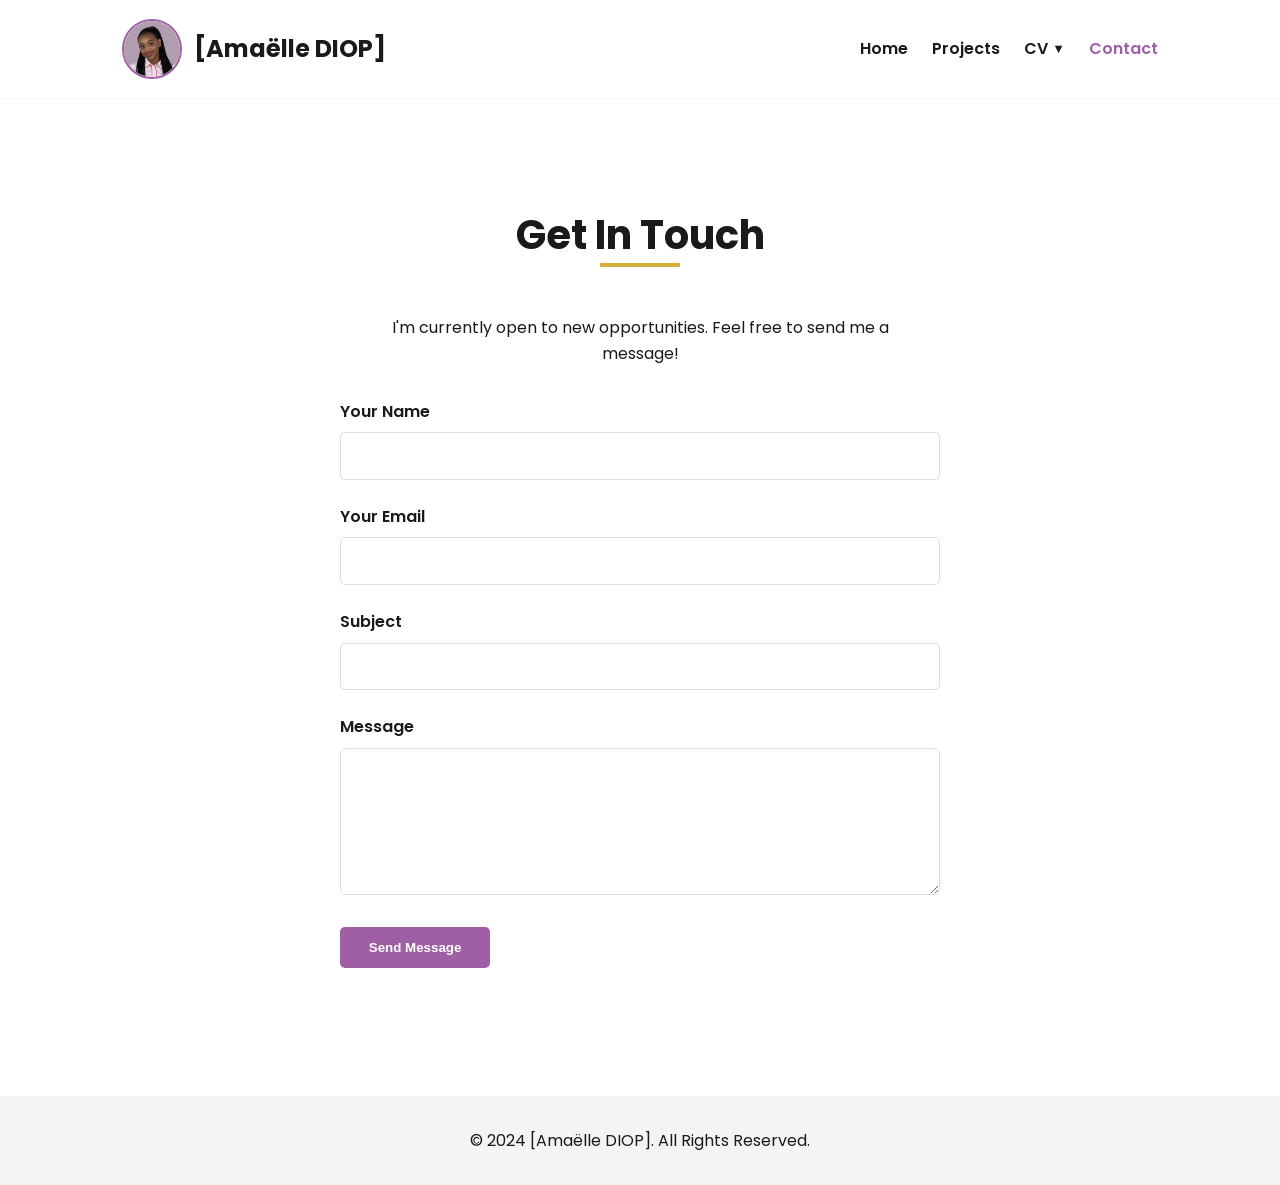
==== contact.html @ bc0b0390 "initial push" ====
<!DOCTYPE html>
<html lang="en">
<head>
    <meta charset="UTF-8">
    <meta name="viewport" content="width=device-width, initial-scale=1.0">
    <title>Contact - [Amaëlle DIOP]</title>
    <link rel="stylesheet" href="css/style.css">
    <link rel="preconnect" href="https://fonts.googleapis.com">
    <link rel="preconnect" href="https://fonts.gstatic.com" crossorigin>
    <link href="https://fonts.googleapis.com/css2?family=Poppins:wght@300;400;600;700&display=swap" rel="stylesheet">
</head>
<body>

    <header class="navbar">
        <div class="container">
            <a href="index.html" class="logo">
                <img src="CV/profile.png" alt="Amaëlle DIOP" class="profile-pic">
                <span>[Amaëlle DIOP]</span>
            </a>
            <nav>
                <ul>
                    <li><a href="index.html">Home</a></li>
                    <li><a href="projects.html">Projects</a></li>
                   <li class="dropdown">
                        <a href="#" class="dropdown-toggle">CV <span class="dropdown-arrow">▼</span></a>
                        <ul class="dropdown-menu cv-vertical">
                            <li class="language-header">🇫🇷 French</li>
                            <li><a href="CV/fr-cv-single-page.html" target="_blank">Short Version</a></li>
                            <li><a href="CV/fr-cv-index.html" target="_blank">Full Version</a></li>
                            <li class="language-header">🇺🇸 English</li>
                            <li><a href="CV/cv_index_en.html" target="_blank">Full Version</a></li>
                        </ul>
                    </li>
                    <li><a href="contact.html" class="active">Contact</a></li>
                </ul>
            </nav>
        </div>
    </header>

    <main>
        <section id="contact" class="container">
            <h1 class="section-title fade-in">Get In Touch</h1>
            <p class="contact-intro fade-in">I'm currently open to new opportunities. Feel free to send me a message!</p>
            
            <div id="success-message" class="success-message" style="display: none;">
                <p>✅ Thank you! Your message has been sent successfully. I'll get back to you soon!</p>
            </div>
            
            <form action="https://formspree.io/f/xovkkavp" method="POST" class="contact-form fade-in">
                <div class="form-group">
                    <label for="name">Your Name</label>
                    <input type="text" id="name" name="name" required>
                </div>
                <div class="form-group">
                    <label for="email">Your Email</label>
                    <input type="email" id="email" name="_replyto" required>
                </div>
                <div class="form-group">
                    <label for="subject">Subject</label>
                    <input type="text" id="subject" name="subject" required>
                </div>
                <div class="form-group">
                    <label for="message">Message</label>
                    <textarea id="message" name="message" rows="6" required></textarea>
                </div>
                <input type="hidden" name="_subject" value="New contact form submission">
                <input type="hidden" name="_next" value="https://thatgirlam.github.io/contact.html?success=1">
                <button type="submit" class="btn">Send Message</button>
            </form>
        </section>
    </main>

    <footer>
        <div class="container">
            <p>&copy; 2024 [Amaëlle DIOP]. All Rights Reserved.</p>
        </div>
    </footer>

    <script src="js/script.js"></script>
</body>
</html>
---- css/style.css ----
/* --- Global Styles & Variables --- */
:root {
    --primary-color: #a05fa4; /* Your purple */
    --gold-accent: #D4AF37;   /* A subtle gold */
    --dark-color: #1a1a1a;    /* Near-black for text */
    --light-color: #ffffff;   /* White background */
    --grey-color: #f4f4f4;    /* Light grey for subtle backgrounds */
}

* {
    margin: 0;
    padding: 0;
    box-sizing: border-box;
}

body {
    font-family: 'Poppins', sans-serif;
    background-color: var(--light-color);
    color: var(--dark-color);
    line-height: 1.6;
}

.container {
    max-width: 1100px;
    margin: 0 auto;
    padding: 0 2rem;
}

h1, h2, h3 {
    line-height: 1.2;
    margin-bottom: 1rem;
}

a {
    text-decoration: none;
    color: var(--primary-color);
}

ul {
    list-style: none;
}

/* --- Navbar --- */
.navbar {
    background: var(--light-color);
    padding: 1.2rem 0;
    border-bottom: 1px solid var(--grey-color);
}

.navbar .container {
    display: flex;
    justify-content: space-between;
    align-items: center;
}

.navbar .logo {
    display: flex;
    align-items: center;
    gap: 0.75rem;
    font-size: 1.5rem;
    font-weight: 700;
    color: var(--dark-color);
    text-decoration: none;
}

.navbar .logo .profile-pic {
    width: 60px;
    height: 60px;
    border-radius: 50%;
    object-fit: cover;
    border: 2px solid var(--primary-color);
    transition: transform 0.3s ease;
}

.navbar .logo:hover .profile-pic {
    transform: scale(1.05);
}

.navbar nav ul {
    display: flex;
    gap: 1.5rem;
}

/* Dropdown Navigation Styles */
.dropdown {
    position: relative;
}

.dropdown-toggle {
    display: flex;
    align-items: center;
    gap: 0.25rem;
}

.dropdown-arrow {
    font-size: 0.8rem;
    transition: transform 0.3s ease;
}

.dropdown:hover .dropdown-arrow {
    transform: rotate(180deg);
}

.dropdown-menu {
    position: absolute;
    top: 100%;
    right: 0;
    background: white;
    border: 1px solid #e1e5e9;
    border-radius: 8px;
    box-shadow: 0 4px 12px rgba(0, 0, 0, 0.1);
    min-width: 150px;
    opacity: 0;
    visibility: hidden;
    transform: translateY(-10px);
    transition: all 0.3s ease;
    z-index: 1000;
    margin-top: 0.5rem;
    display: flex;
    flex-direction: column;
}

.dropdown:hover .dropdown-menu {
    opacity: 1;
    visibility: visible;
    transform: translateY(0);
    color:white
}

.dropdown-menu li {
    list-style: none;
}

.dropdown-menu a {
    display: block;
    padding: 0.75rem 1rem;
    color: var(--dark-color);
    text-decoration: none;
    font-weight: 500;
    transition: background-color 0.3s ease;
    border-radius: 6px;
    margin: 0.25rem;
}

.dropdown-menu a:hover {
    background-color: var(--primary-color);
    color: white;
}

/* Vertical CV Menu Styles */
.cv-vertical {
    min-width: 180px;
    display: block !important;
}

.cv-vertical li {
    display: block;
    width: 100%;
}

.language-header {
    padding: 0.5rem 1rem;
    font-weight: 600;
    color: var(--primary-color);
    background-color: #f8f9fa;
    font-size: 0.9rem;
    margin: 0.25rem;
    border-radius: 4px;
    cursor: default;
    display: block;
}

.cv-vertical li:not(.language-header) a {
    padding-left: 1.5rem;
    font-size: 0.9rem;
    display: block;
    width: 100%;
}

.navbar nav a {
    color: var(--dark-color);
    font-weight: 600;
    transition: color 0.3s ease;
}

.navbar nav a:hover,
.navbar nav a.active {
    color: var(--primary-color);
}

/* --- Hero Section --- */
#hero {
    min-height: 70vh;
    display: flex;
    flex-direction: column;
    justify-content: center;
    align-items: center;
    text-align: center;
}

#hero h1 {
    font-size: 3.5rem;
    font-weight: 700;
}

#hero p {
    font-size: 1.2rem;
    max-width: 600px;
    margin-bottom: 2rem;
}

/* --- Typewriter Effect --- */
#typewriter {
    display: inline-block;
    border-right: 3px solid var(--primary-color);
    animation: blink 1s infinite;
}

@keyframes blink {
    0%, 50% { border-color: var(--primary-color); }
    51%, 100% { border-color: transparent; }
}

/* --- Buttons --- */
.btn {
    display: inline-block;
    background: var(--primary-color);
    color: var(--light-color);
    padding: 0.8rem 1.8rem;
    border-radius: 5px;
    font-weight: 600;
    transition: background 0.3s ease, transform 0.2s ease;
    border: none;
    cursor: pointer;
}

.btn:hover {
    background: #894b8d; /* A slightly darker purple */
    transform: translateY(-2px);
}

/* --- Project Section --- */
.section-title {
    text-align: center;
    font-size: 2.5rem;
    margin: 3rem 0;
    position: relative;
    padding-bottom: 0.5rem;
}

/* Underline effect with the gold accent */
.section-title::after {
    content: '';
    position: absolute;
    bottom: 0;
    left: 50%;
    transform: translateX(-50%);
    width: 80px;
    height: 4px;
    background: var(--gold-accent);
}

.project-grid {
    display: grid;
    grid-template-columns: repeat(auto-fit, minmax(320px, 1fr));
    gap: 2rem;
    margin-bottom: 2rem;
}

.project-card {
    background: var(--light-color);
    border-radius: 10px;
    overflow: hidden;
    box-shadow: 0 4px 15px rgba(0, 0, 0, 0.05);
    transition: transform 0.3s ease, box-shadow 0.3s ease;
    cursor: pointer;
    color: var(--dark-color); /* To ensure text inside the link is dark */
}

/* THE EXPAND ON HOVER EFFECT */
.project-card:hover {
    transform: scale(1.05);
    box-shadow: 0 10px 25px rgba(0, 0, 0, 0.1);
}

.project-card img {
    width: 100%;
    height: 200px;
    object-fit: cover;
    display: block;
}

/* Specific styling for Sky Denied thumbnail to zoom horizontally */
.project-card img[src*="sky_denied_thumbnail"] {
    object-fit: cover;
    object-position: center;
    transform: scaleX(1.15);
    transform-origin: center;
}

/* Zoom out Piloustia and IELTS images to show full image without cropping */
.project-card img[src*="piloustia/logo"] {
    object-fit: contain;
    background: white;
    padding: 8px;
    
}

.project-card img[src*="python_logo"] {
    object-fit: contain;
    background: white;
    padding: 8px;
    
}

.project-card .project-info {
    padding: 1.5rem;
}

.project-card h3 {
    font-size: 1.3rem;
    color: var(--primary-color);
}

.view-all-container {
    text-align: center;
    margin-top: 2rem;
    padding-bottom: 3rem;
}

/* --- Contact Page --- */
#contact {
    padding: 4rem 0;
}
.contact-intro {
    text-align: center;
    max-width: 500px;
    margin: 0 auto 2rem auto;
}
.contact-form {
    max-width: 600px;
    margin: 0 auto;
}
.form-group {
    margin-bottom: 1.5rem;
}
.form-group label {
    display: block;
    margin-bottom: 0.5rem;
    font-weight: 600;
}
.form-group input,
.form-group textarea {
    width: 100%;
    padding: 0.8rem;
    border: 1px solid #ddd;
    border-radius: 5px;
    font-family: 'Poppins', sans-serif;
}
.form-group input:focus,
.form-group textarea:focus {
    outline: none;
    border-color: var(--primary-color);
}

.success-message {
    background: #d4edda;
    border: 1px solid #c3e6cb;
    color: #155724;
    padding: 1rem;
    border-radius: 5px;
    margin-bottom: 2rem;
    text-align: center;
}

.success-message p {
    margin: 0;
    font-weight: 600;
}

/* --- Footer --- */
footer {
    text-align: center;
    padding: 2rem 0;
    background: var(--grey-color);
    margin-top: 4rem;
}


/* --- Fade-in Animation --- */
.fade-in {
    opacity: 0;
    transform: translateY(20px);
    transition: opacity 0.6s ease-out, transform 0.6s ease-out;
}

.fade-in.visible {
    opacity: 1;
    transform: translateY(0);
}

/* --- Responsive Design --- */
@media (max-width: 768px) {
    #hero h1 {
        font-size: 2.5rem;
    }

    .navbar .container {
        flex-direction: column;
        gap: 1rem;
    }
}

/* --- Add these styles to the end of your existing CSS file --- */

/* Utility class to prevent body scroll when modal is open */
.no-scroll {
    overflow: hidden;
}

/* --- Project Modal Styles --- */
.modal-container {
    position: fixed;
    top: 0;
    left: 0;
    width: 100%;
    height: 100%;
    z-index: 1000;
    display: flex;
    justify-content: center;
    align-items: center;
    opacity: 0;
    pointer-events: none;
    transition: opacity 0.3s ease-in-out;
}

.modal-container:not(.hidden) {
    opacity: 1;
    pointer-events: all;
}

.modal-overlay {
    position: absolute;
    top: 0;
    left: 0;
    width: 100%;
    height: 100%;
    background-color: rgba(0, 0, 0, 0.75);
}

.modal-content {
    position: relative;
    background: var(--light-color);
    padding: 2.5rem;
    border-radius: 10px;
    width: 90%;
    max-width: 800px;
    max-height: 90vh;
    overflow-y: auto;
    transform: scale(0.9);
    transition: transform 0.3s ease-in-out;
}

.modal-container:not(.hidden) .modal-content {
    transform: scale(1);
}

.modal-close {
    position: absolute;
    top: 15px;
    right: 20px;
    background: none;
    border: none;
    font-size: 2rem;
    line-height: 1;
    cursor: pointer;
    color: #888;
    transition: color 0.2s ease;
}

.modal-close:hover {
    color: var(--dark-color);
}

.modal-content h2 {
    margin-top: 0;
    font-size: 2rem;
    color: var(--primary-color);
}

.modal-content h3 {
    margin-top: 1.5rem;
    margin-bottom: 0.5rem;
    border-bottom: 2px solid var(--grey-color);
    padding-bottom: 0.3rem;
}

/* Modal Gallery */
.modal-gallery {
    position: relative;
    margin-bottom: 1rem;
    border-radius: 5px;
    overflow: hidden;
}

#modal-image {
    width: 100%;
    height: auto;
    display: block;
}

.gallery-nav {
    position: absolute;
    top: 50%;
    transform: translateY(-50%);
    background-color: rgba(26, 26, 26, 0.5);
    color: white;
    border: none;
    font-size: 1.5rem;
    padding: 0.5rem 1rem;
    cursor: pointer;
    opacity: 0.7;
    transition: opacity 0.2s ease;
}

.gallery-nav:hover {
    opacity: 1;
}

.gallery-nav.prev {
    left: 10px;
}

.gallery-nav.next {
    right: 10px;
}

/* Tech Tags */
.tech-tags {
    display: flex;
    flex-wrap: wrap;
    gap: 0.5rem;
}

.tech-tag {
    background-color: var(--grey-color);
    color: var(--dark-color);
    padding: 0.3rem 0.8rem;
    border-radius: 20px;
    font-size: 0.9rem;
    font-weight: 500;
}

/* Modal Links */
.modal-links {
    margin-top: 1.5rem;
}

.modal-links .btn {
    margin-right: 1rem;
    margin-bottom: 0.5rem;
}
.modal-links .btn-secondary {
    background-color: transparent;
    color: var(--primary-color);
    border: 2px solid var(--primary-color);
}
.modal-links .btn-secondary:hover {
    background-color: var(--primary-color);
    color: var(--light-color);
}

/* Project Filter Styles */
.project-filter {
    display: flex;
    justify-content: center;
    gap: 1rem;
    margin-bottom: 3rem;
    flex-wrap: wrap;
}

.filter-btn {
    padding: 0.75rem 1.5rem;
    border: 2px solid var(--primary-color);
    background: transparent;
    color: var(--primary-color);
    border-radius: 25px;
    cursor: pointer;
    transition: all 0.3s ease;
    font-weight: 500;
    font-family: 'Poppins', sans-serif;
}

.filter-btn:hover,
.filter-btn.active {
    background: var(--primary-color);
    color: var(--light-color);
}

/* Project Card Enhancements */
.project-header {
    display: flex;
    justify-content: space-between;
    align-items: flex-start;
    margin-bottom: 0.5rem;
}

.project-tags {
    display: flex;
    gap: 0.5rem;
    flex-wrap: wrap;
}

.category-tag {
    padding: 0.25rem 0.75rem;
    border-radius: 15px;
    font-size: 0.75rem;
    font-weight: 600;
    text-transform: uppercase;
    letter-spacing: 0.5px;
}

.category-tag.professional {
    background: linear-gradient(135deg, #667eea 0%, #764ba2 100%);
    color: white;
}

.category-tag.school {
    background: linear-gradient(135deg, #f093fb 0%, #f5576c 100%);
    color: white;
}

.company-logo {
    display: flex;
    align-items: center;
}

.school-logo {
    display: flex;
    align-items: center;
}

.logo-img {
    width: 40px;
    height: 40px;
    object-fit: contain;
    border-radius: 8px;
    background: white;
    padding: 4px;
    box-shadow: 0 2px 8px rgba(0,0,0,0.1);
}

/* Project card logos should be smaller */
.company-logo .logo-img {
    width: 90px;
    height: 90px;
    object-fit:contain;
    padding:3px;
}
/* Project card logos should be smaller */
.school-logo .logo-img[src*="cranfield_logo"] {
    object-fit: cover;
    object-position: center;
    width: 100px;
    height: 100px;

}

.school-logo .logo-img {
    width: 100px;
    height: 100px;
    object-fit:contain;
    padding:3px;
}

/* Dual logos for UAV project */
.dual-logos {
    display: flex;
    gap: 0.5rem;
    align-items: center;
}

.dual-logos .logo-img {
    width: 50px;
    height: 50px;
}

/* UAV Project - Larger logos */
.dual-logos.uav-project .logo-img {
    width: 70px;
    height: 70px;
}

/* Modal Enhancements */
.modal-header {
    margin-bottom: 1.5rem;
}

.modal-meta {
    display: flex;
    justify-content: space-between;
    align-items: center;
    margin-top: 1rem;
    padding-top: 1rem;
    border-top: 1px solid #eee;
}

.company-info {
    display: flex;
    align-items: center;
    gap: 0.75rem;
}

.organization-info {
    display: flex;
    align-items: center;
    gap: 0.75rem;
}

.company-info .logo-img {
    width: 30px;
    height: 30px;
}

.organization-info .logo-img {
    width: 30px;
    height: 30px;
}

.organization-info .logo-img[src*="cranfield_logo"] {
    object-fit: cover;
    object-position: center;
    width: 30px;
    height: 30px;
}

#modal-company-name {
    font-weight: 600;
    color: var(--text-color);
}

#modal-organization-name {
    font-weight: 600;
    color: var(--text-color);
}

/* Modal Gallery and Media Tabs */
.modal-gallery {
    position: relative;
    margin: 2rem 0;
}

#modal-media-container {
    position: relative;
    background: #f8f9fa;
    border-radius: 12px;
    overflow: hidden;
    aspect-ratio: 16/9;
    max-height: 400px;
}

#modal-image {
    width: 100%;
    height: 100%;
    object-fit: contain;
    border-radius: 12px;
}

.youtube-container {
    width: 100%;
    height: 100%;
    position: relative;
}

#modal-youtube-iframe {
    width: 100%;
    height: 100%;
    border: none;
    border-radius: 12px;
}

.gallery-nav {
    position: absolute;
    top: 50%;
    transform: translateY(-50%);
    background: rgba(0,0,0,0.7);
    color: white;
    border: none;
    width: 40px;
    height: 40px;
    border-radius: 50%;
    cursor: pointer;
    font-size: 1.2rem;
    display: flex;
    align-items: center;
    justify-content: center;
    transition: background 0.3s ease;
    z-index: 10;
}

.gallery-nav:hover {
    background: rgba(0,0,0,0.9);
}

.gallery-nav.prev {
    left: 10px;
}

.gallery-nav.next {
    right: 10px;
}

.media-tabs {
    display: flex;
    justify-content: center;
    gap: 1rem;
    margin-top: 1rem;
}

.media-tab {
    padding: 0.5rem 1rem;
    border: 2px solid var(--primary-color);
    background: transparent;
    color: var(--primary-color);
    border-radius: 20px;
    cursor: pointer;
    transition: all 0.3s ease;
    font-size: 0.9rem;
}

.media-tab:hover,
.media-tab.active {
    background: var(--primary-color);
    color: white;
}

.video-sub-tabs {
    display: none;
    justify-content: center;
    gap: 0.5rem;
    margin-bottom: 1rem;
    flex-wrap: wrap;
}

.video-sub-tabs.show {
    display: flex;
}

.video-sub-tab {
    padding: 0.3rem 0.8rem;
    border: 1px solid var(--primary-color);
    background: transparent;
    color: var(--primary-color);
    border-radius: 15px;
    cursor: pointer;
    transition: all 0.3s ease;
    font-size: 0.8rem;
}

.video-sub-tab:hover,
.video-sub-tab.active {
    background: var(--primary-color);
    color: white;
}

/* Video description styling */
.video-description {
    margin-top: 1rem;
    padding: 1rem;
    background: #f8f9fa;
    border-radius: 8px;
    border-left: 4px solid var(--primary-color);
}

.video-description p {
    margin: 0;
    color: var(--text-color);
    font-style: italic;
    line-height: 1.5;
}

.video-description.hidden {
    display: none;
}

/* Hidden state for filtering */
.project-card.hidden {
    display: none;
}

.hidden {
    display: none;
}
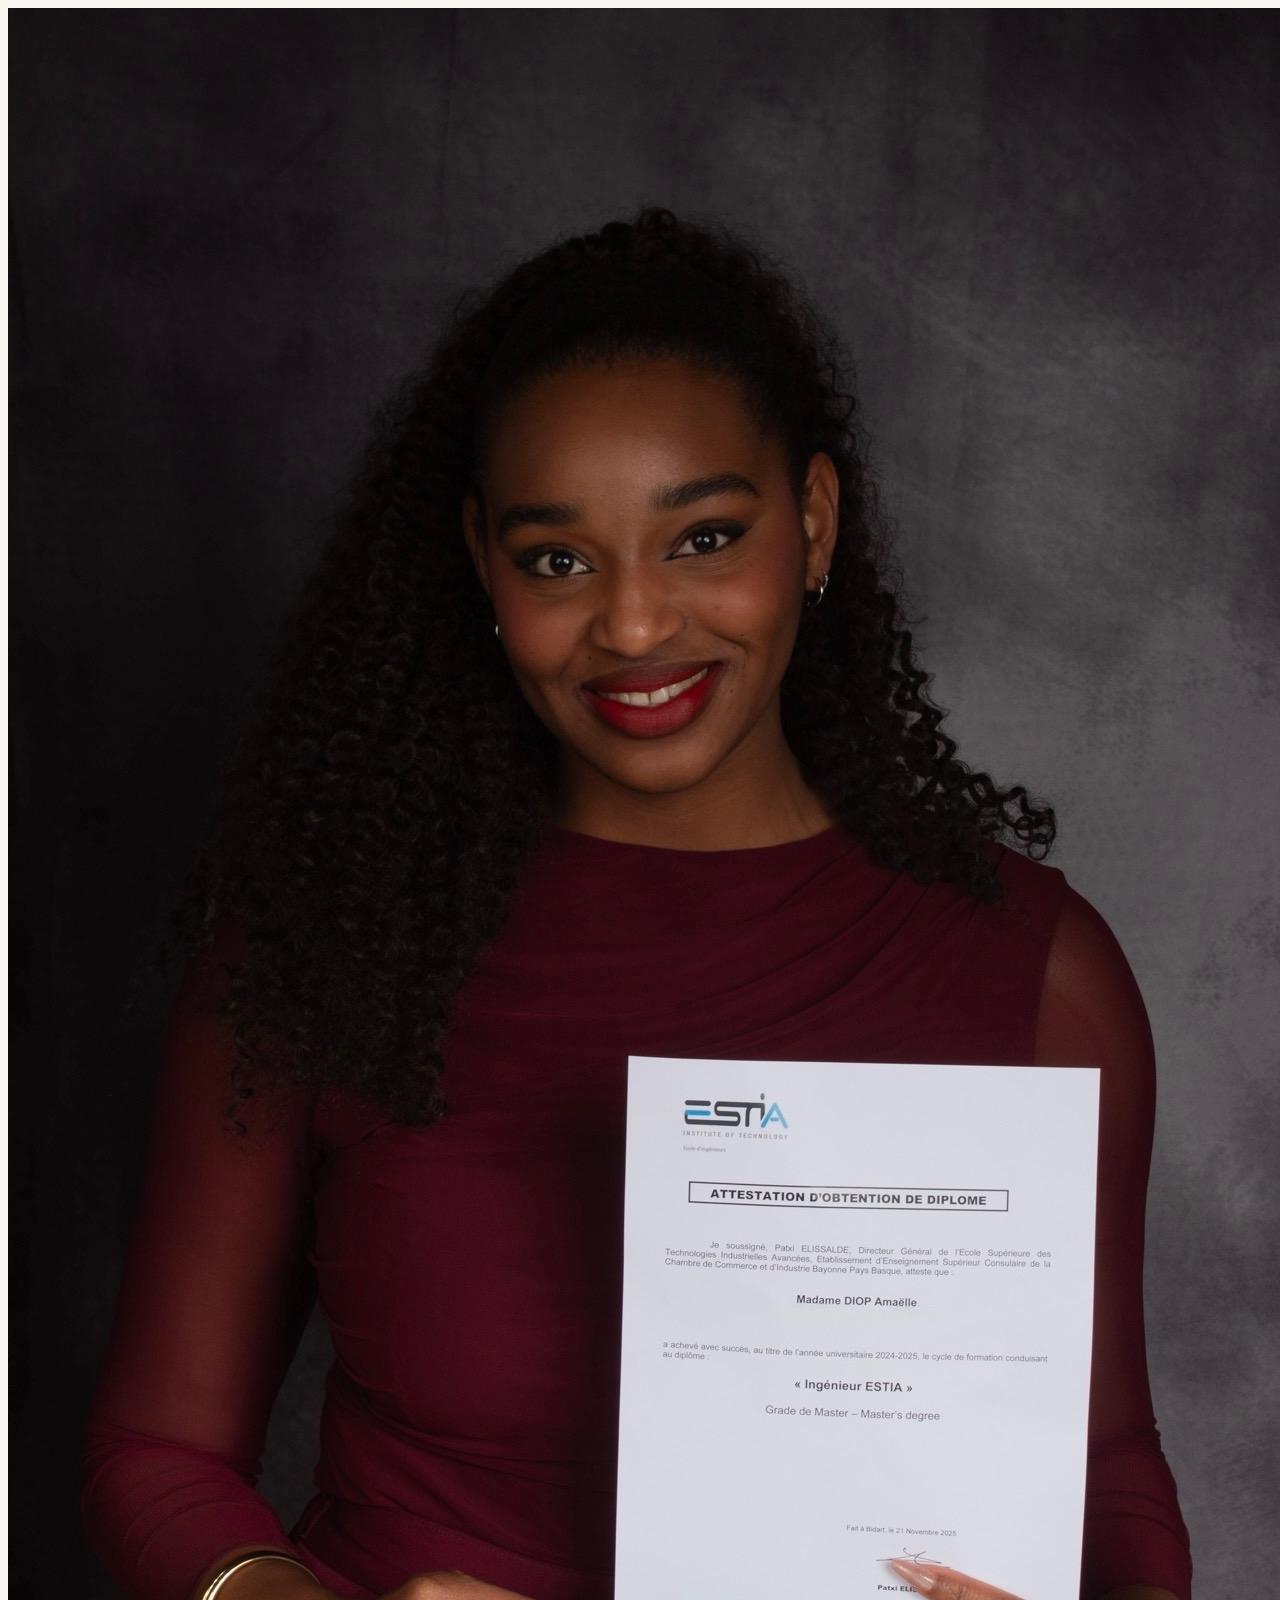
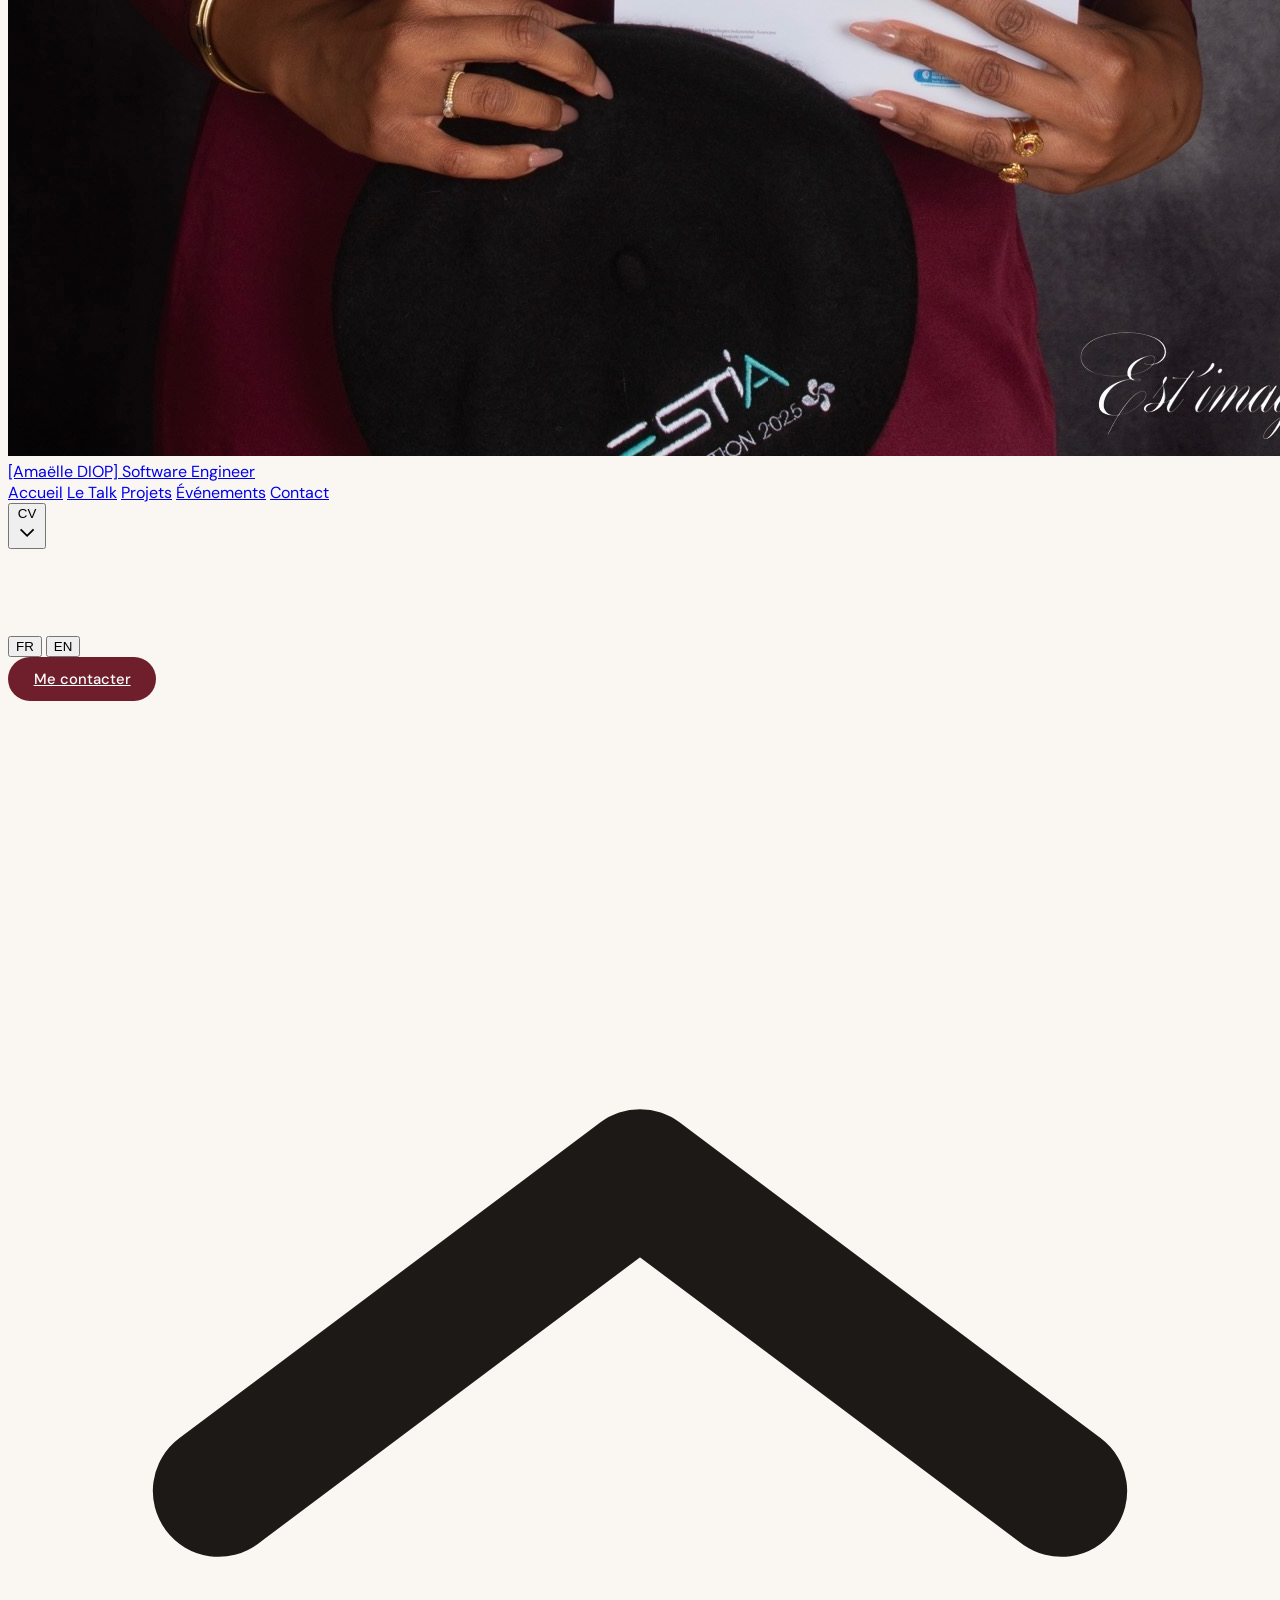
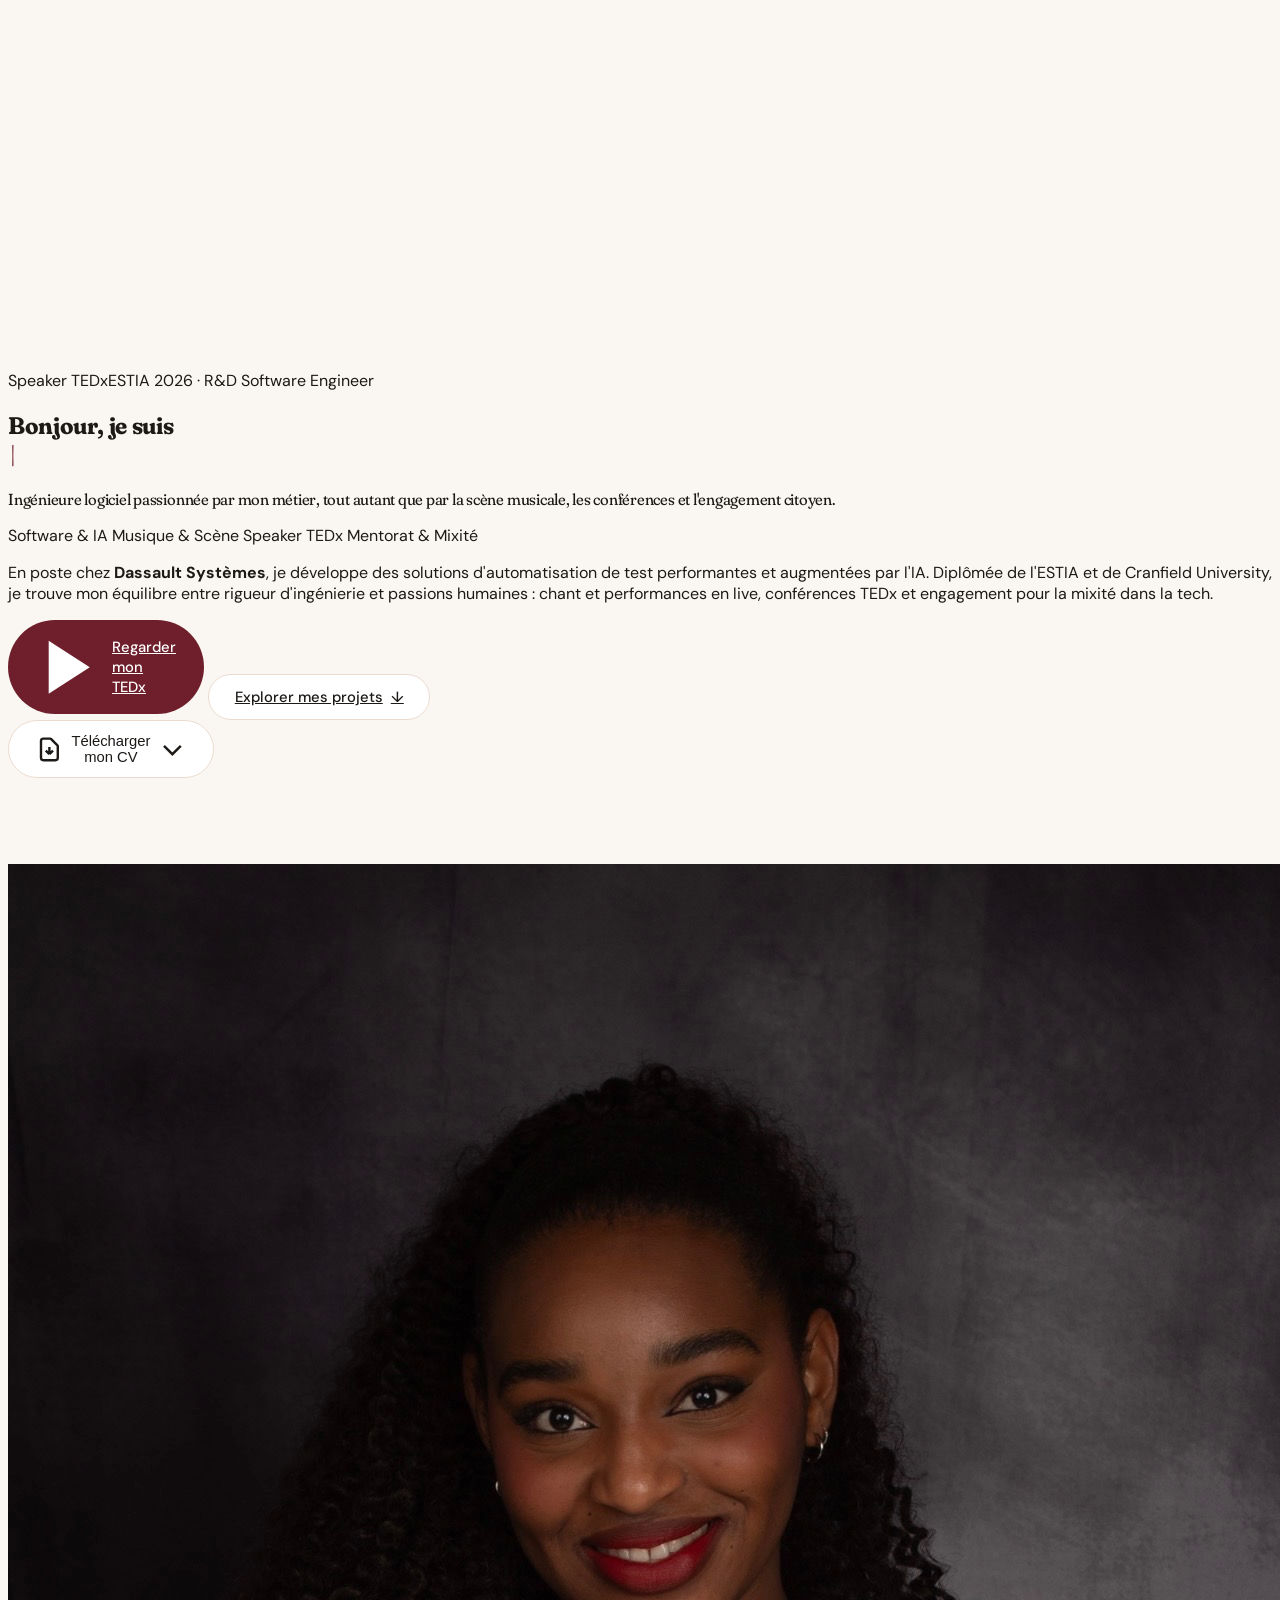
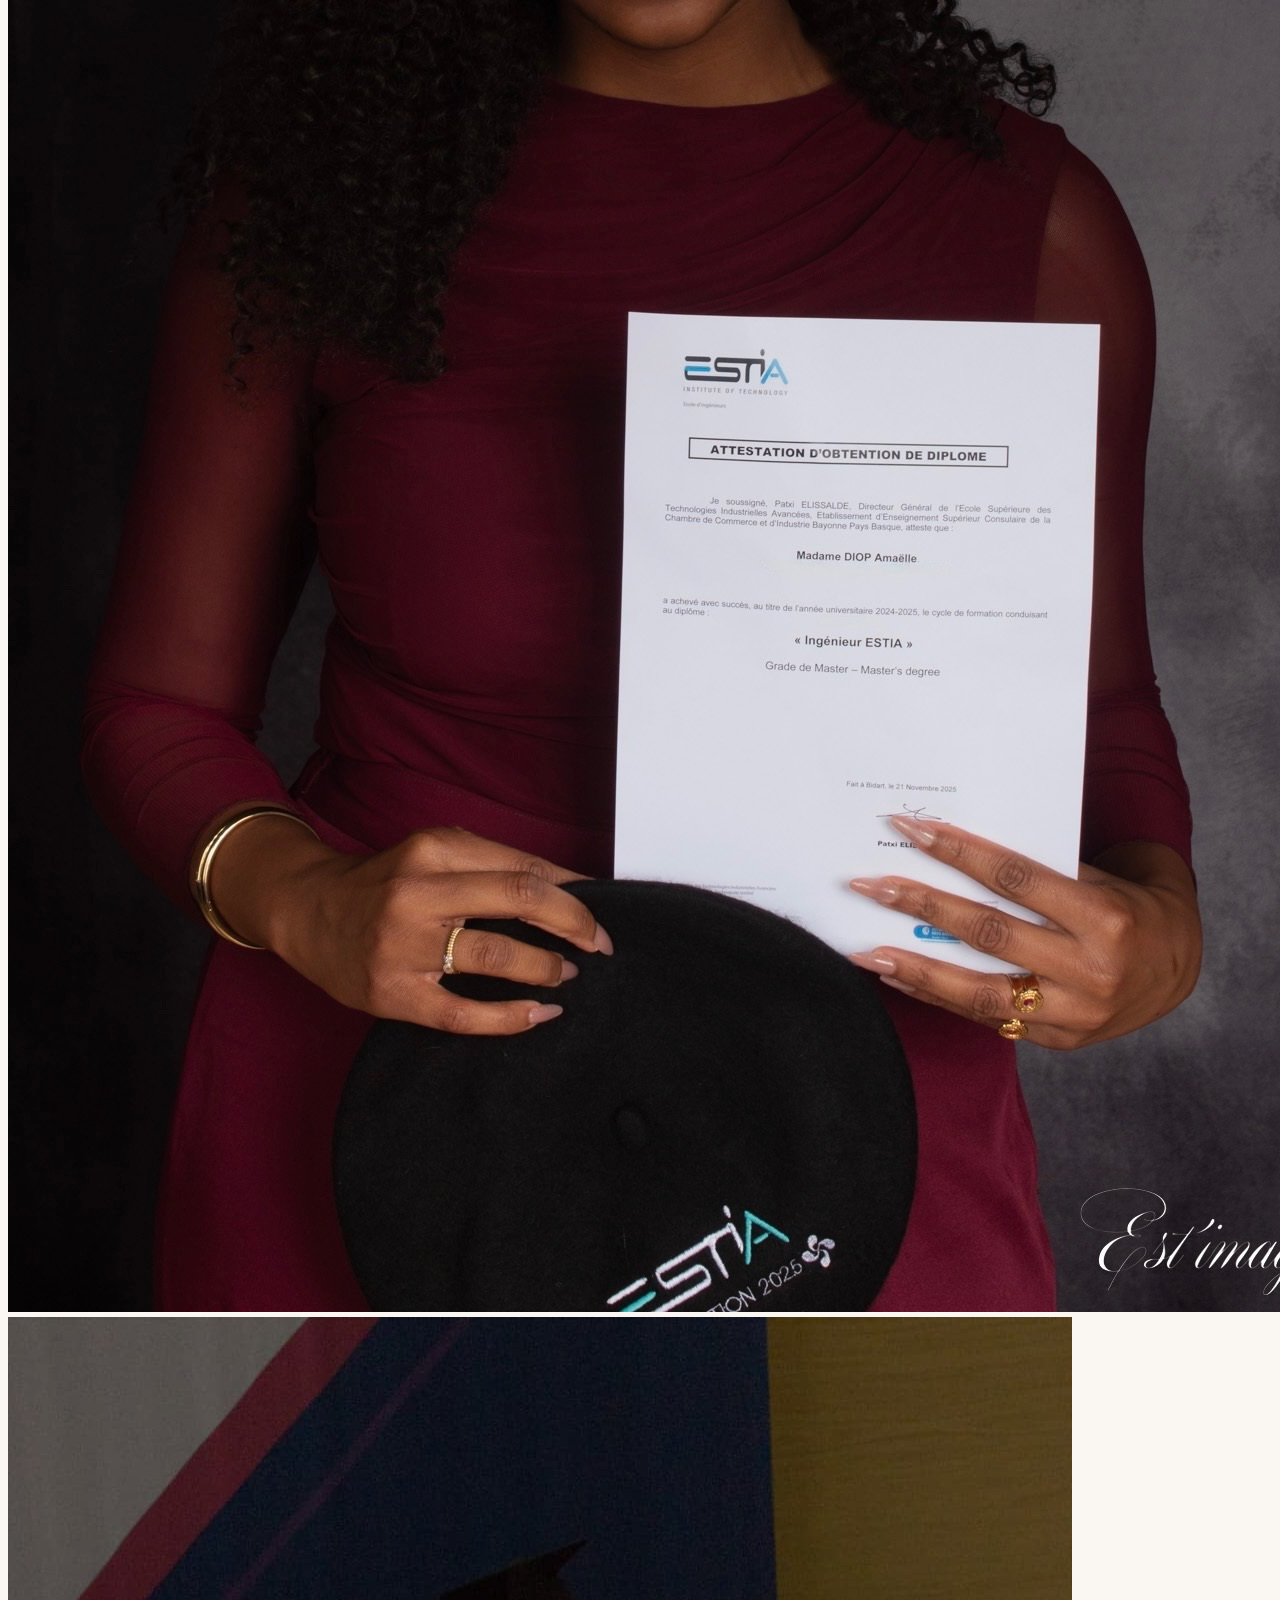
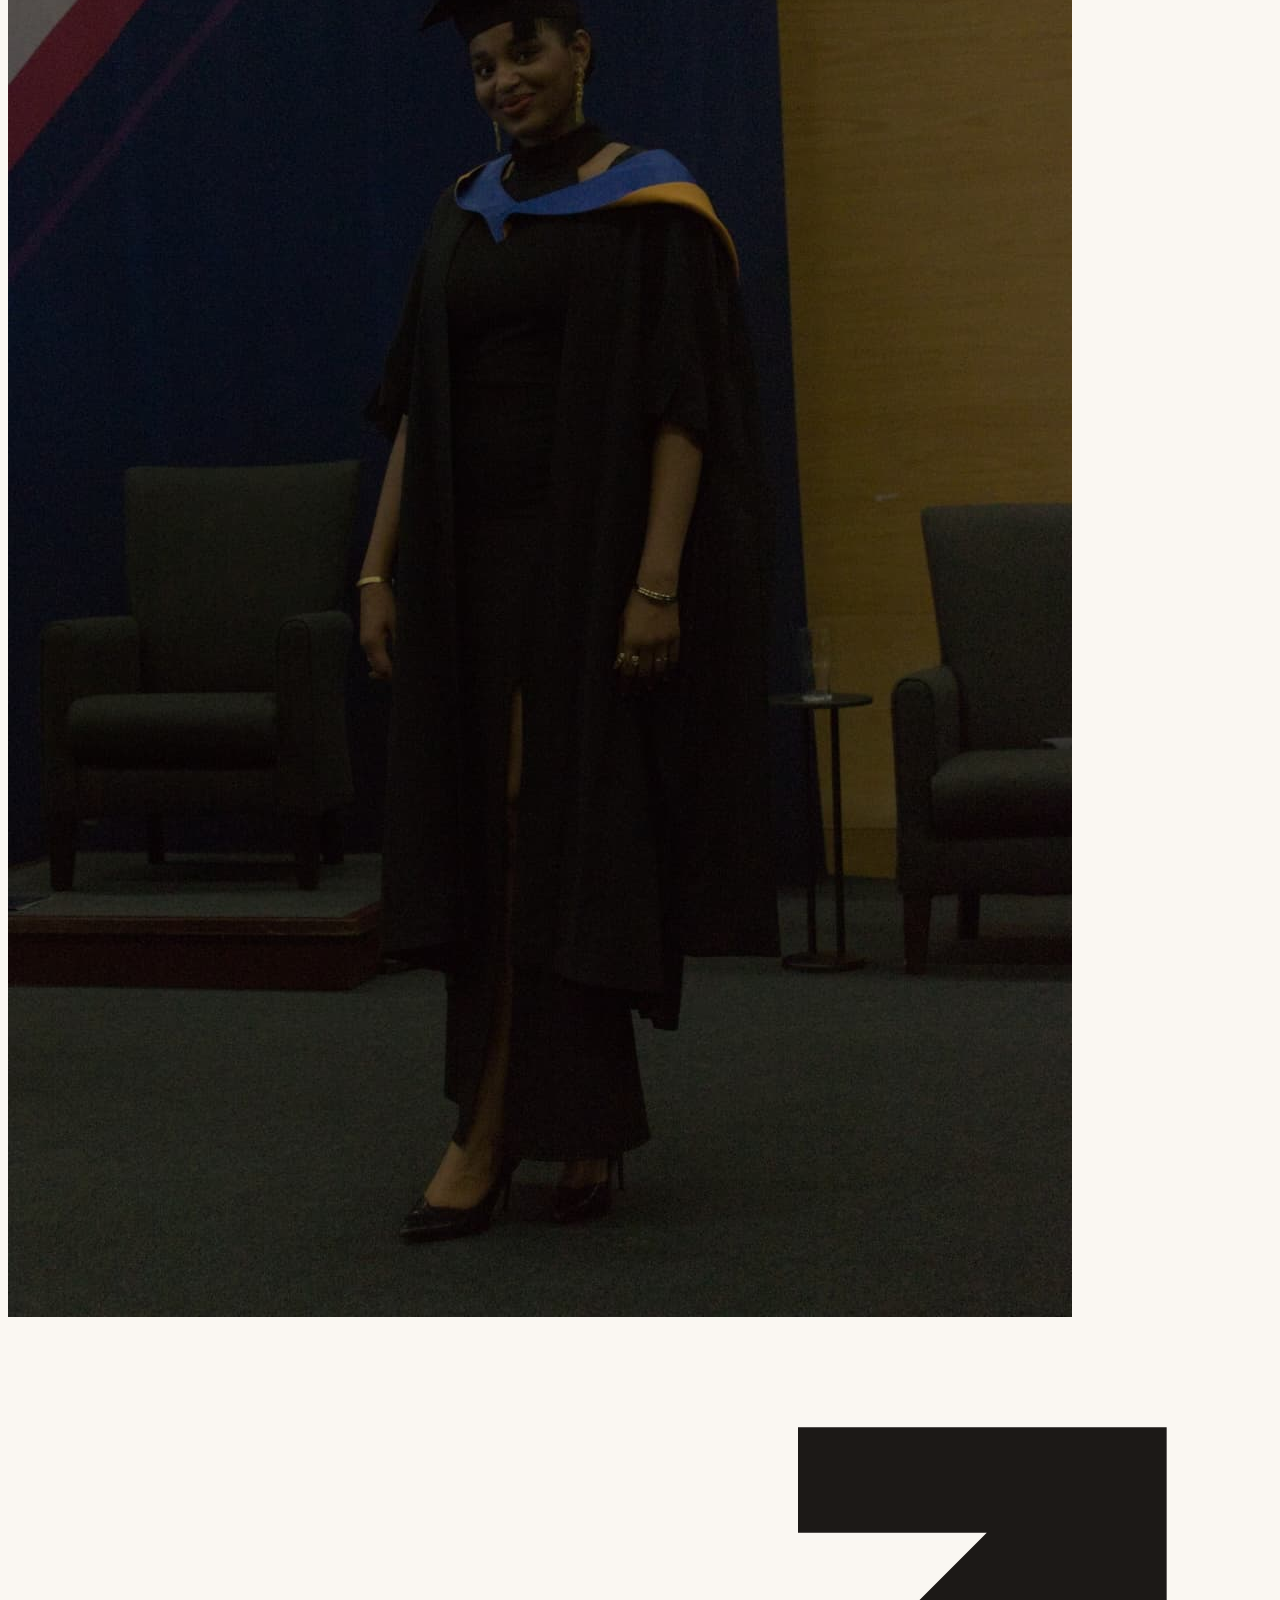
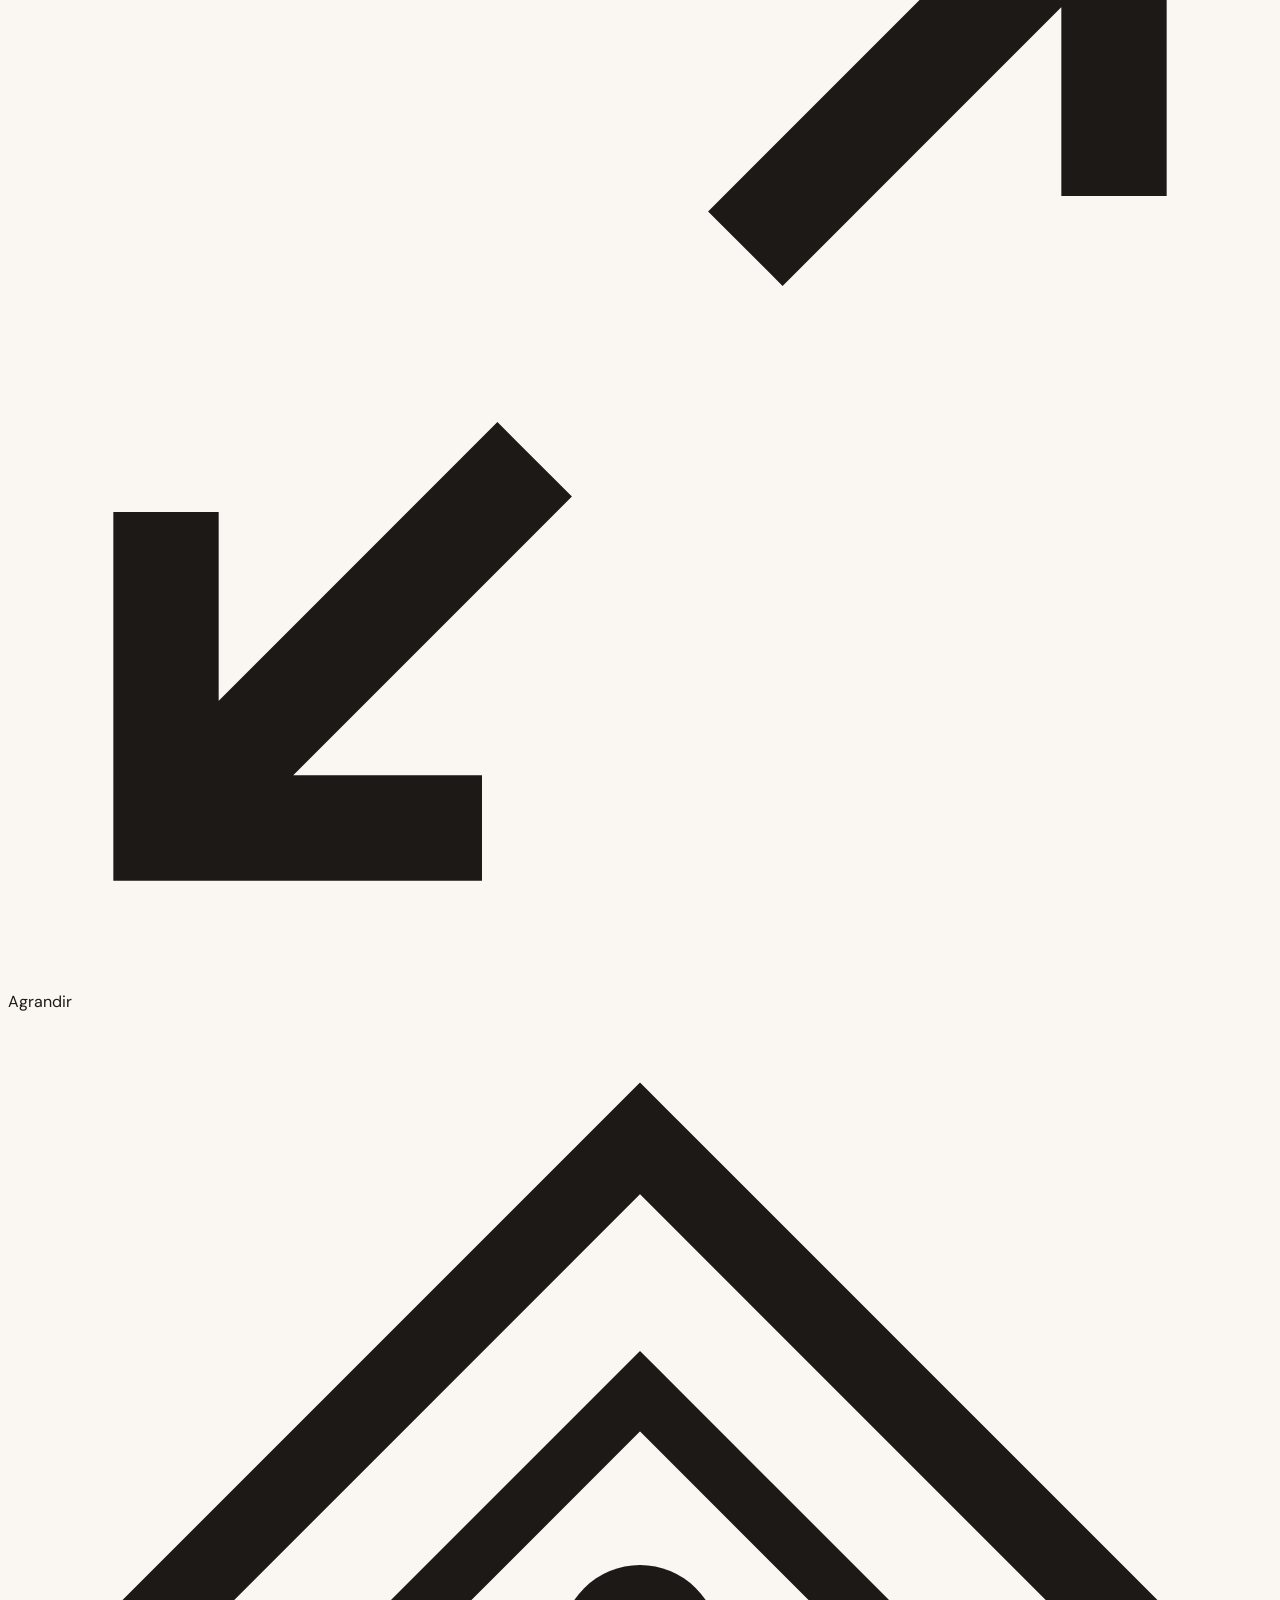
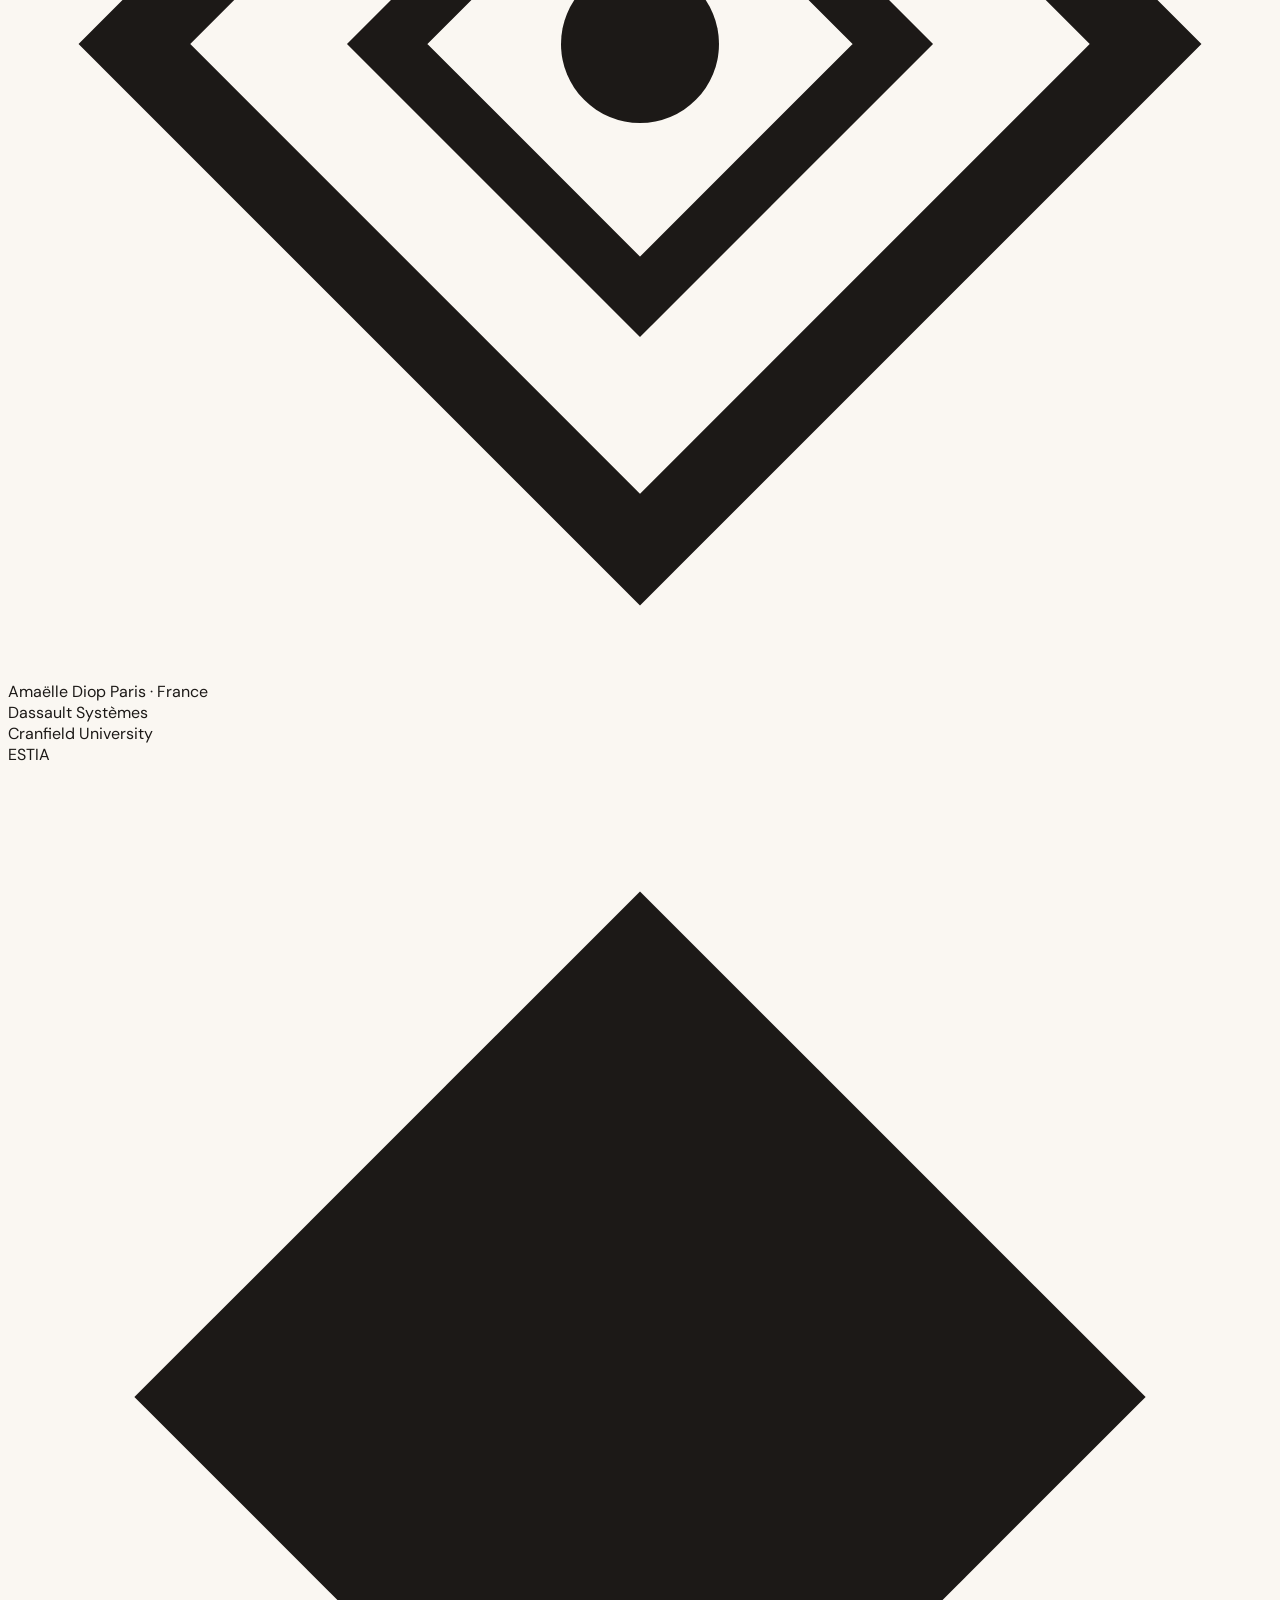
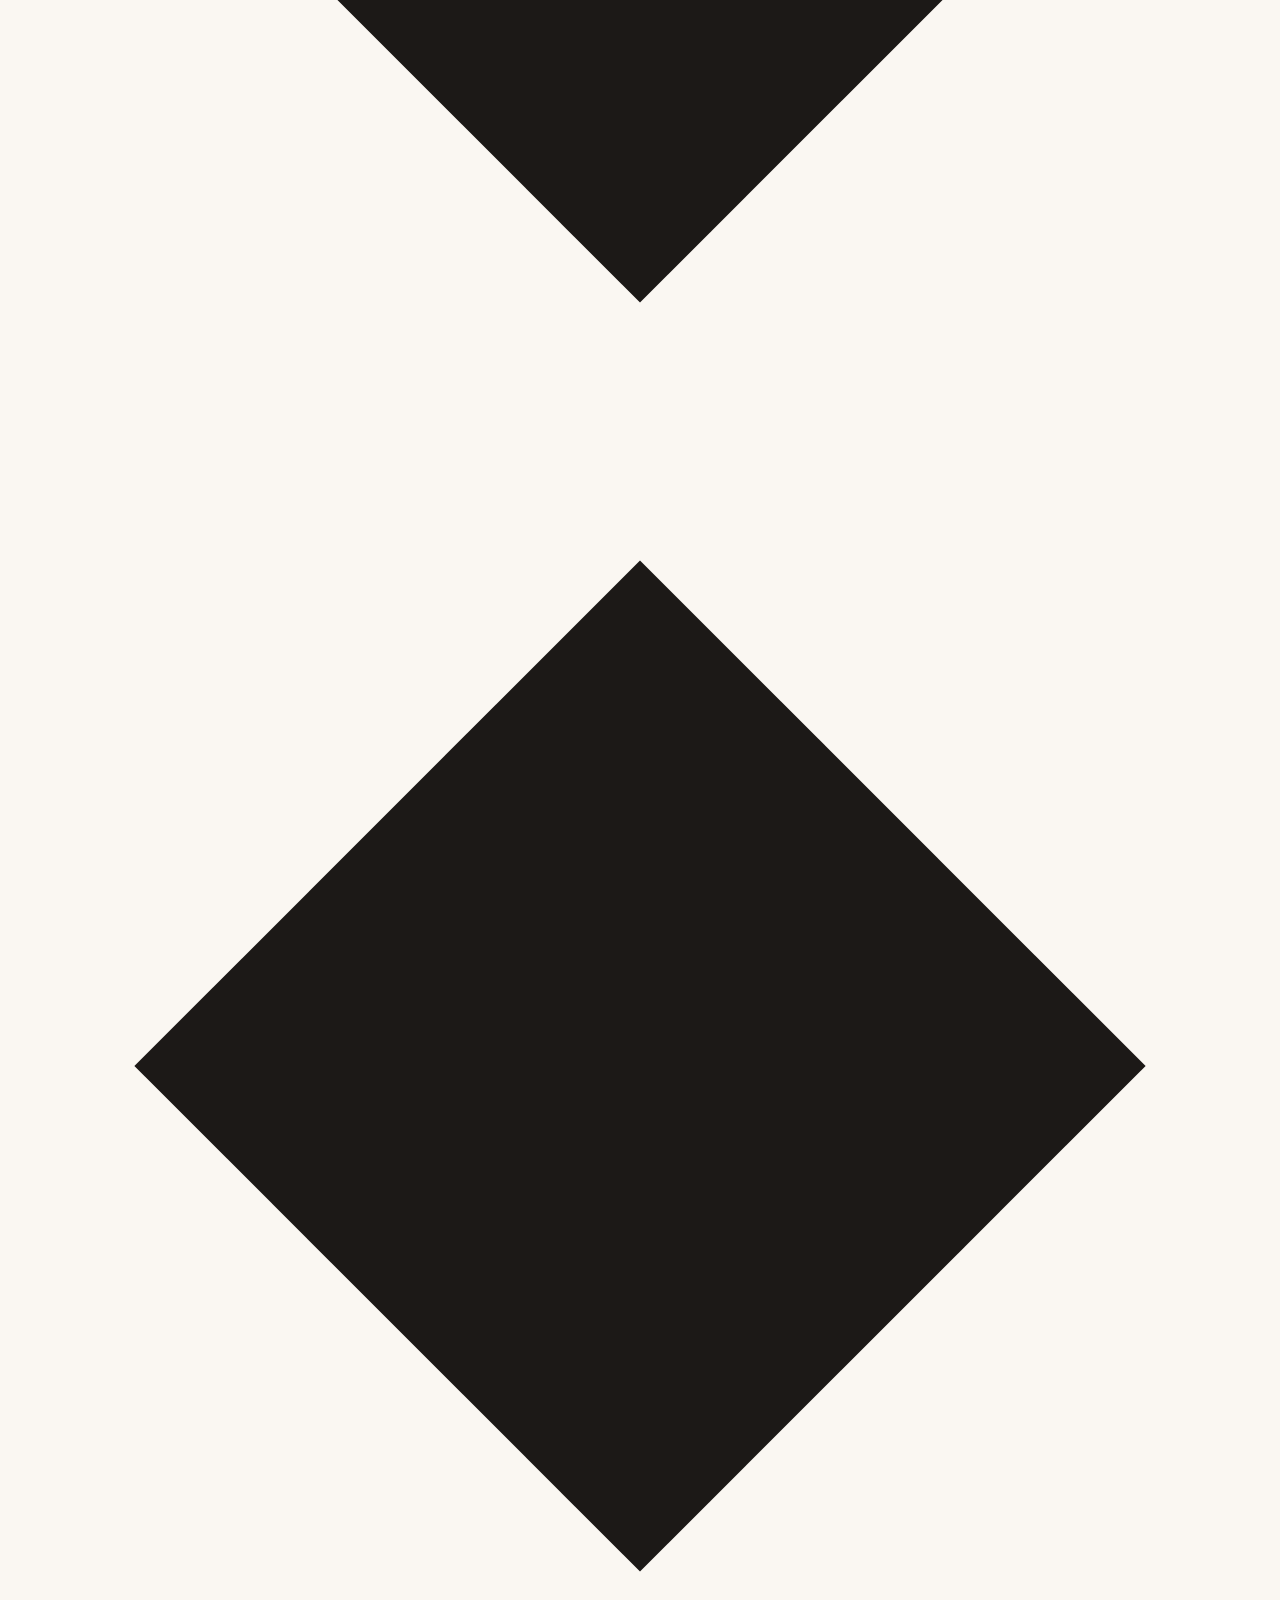
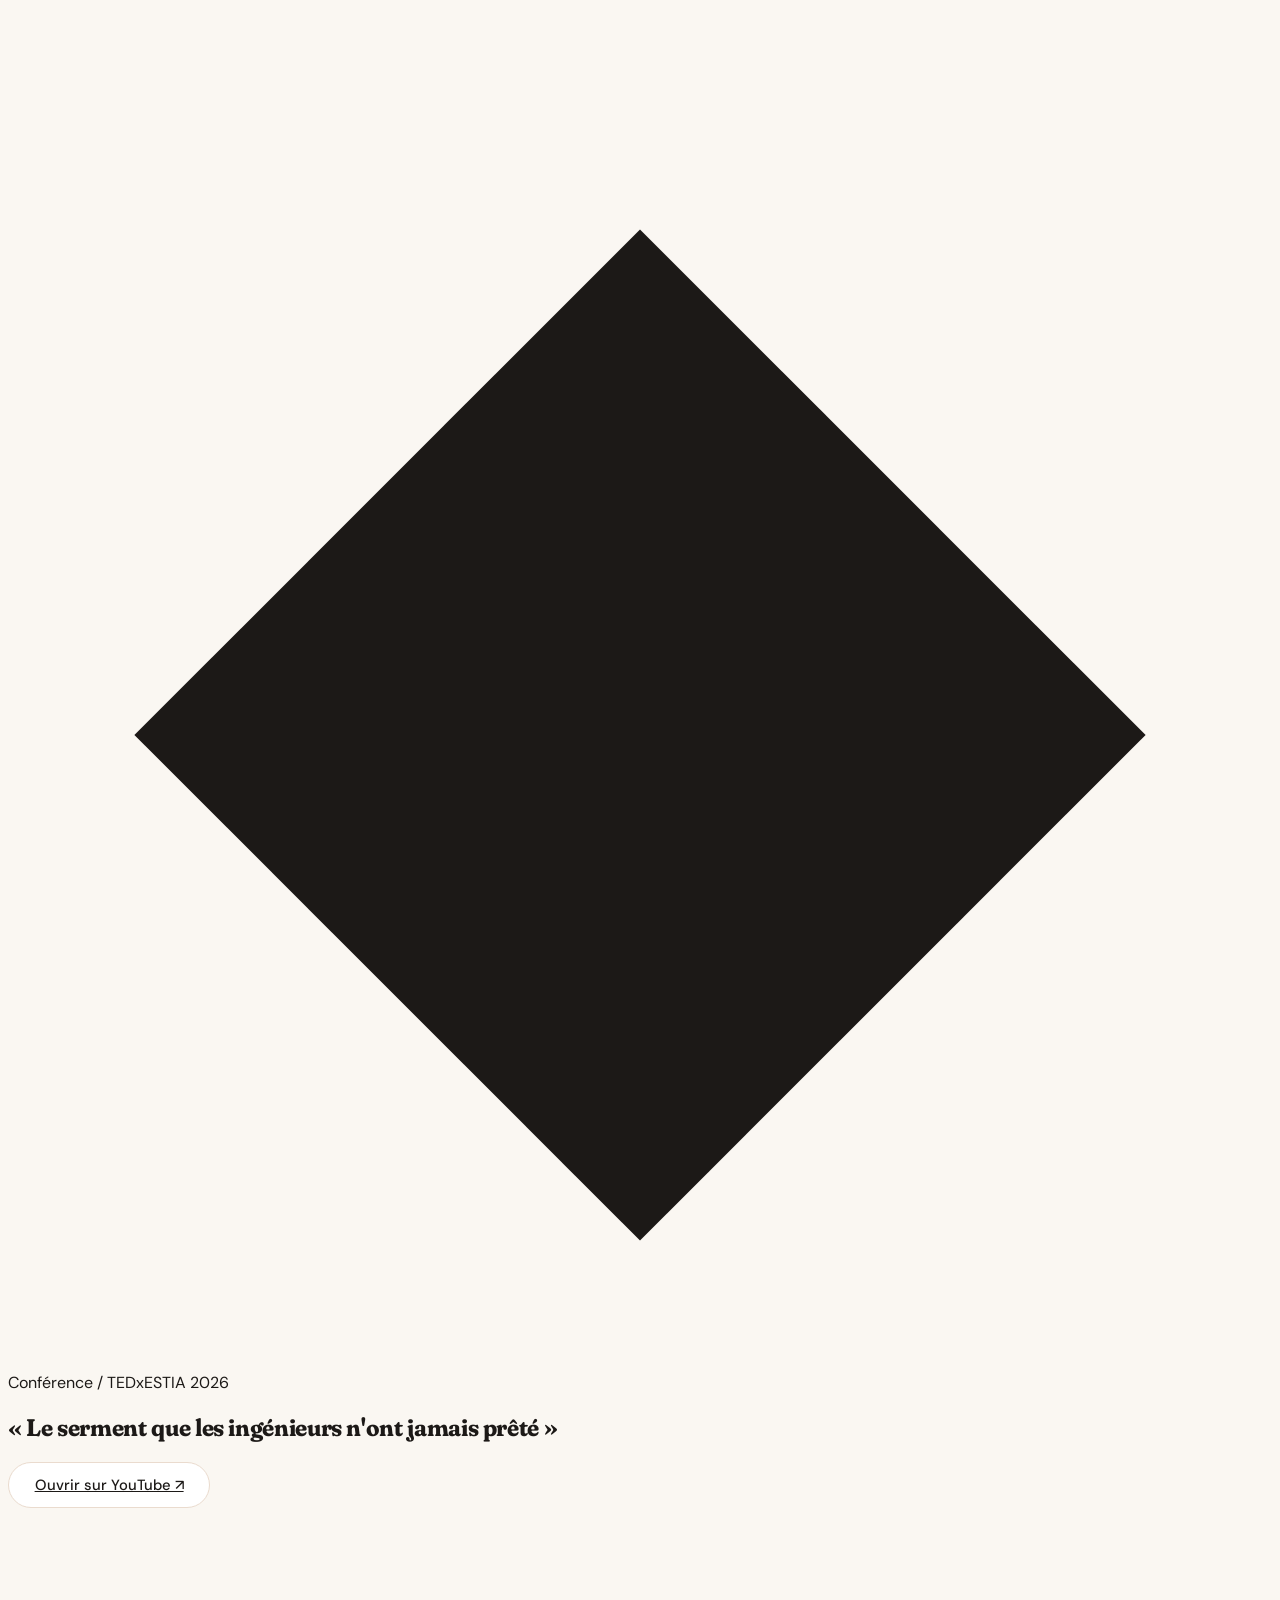
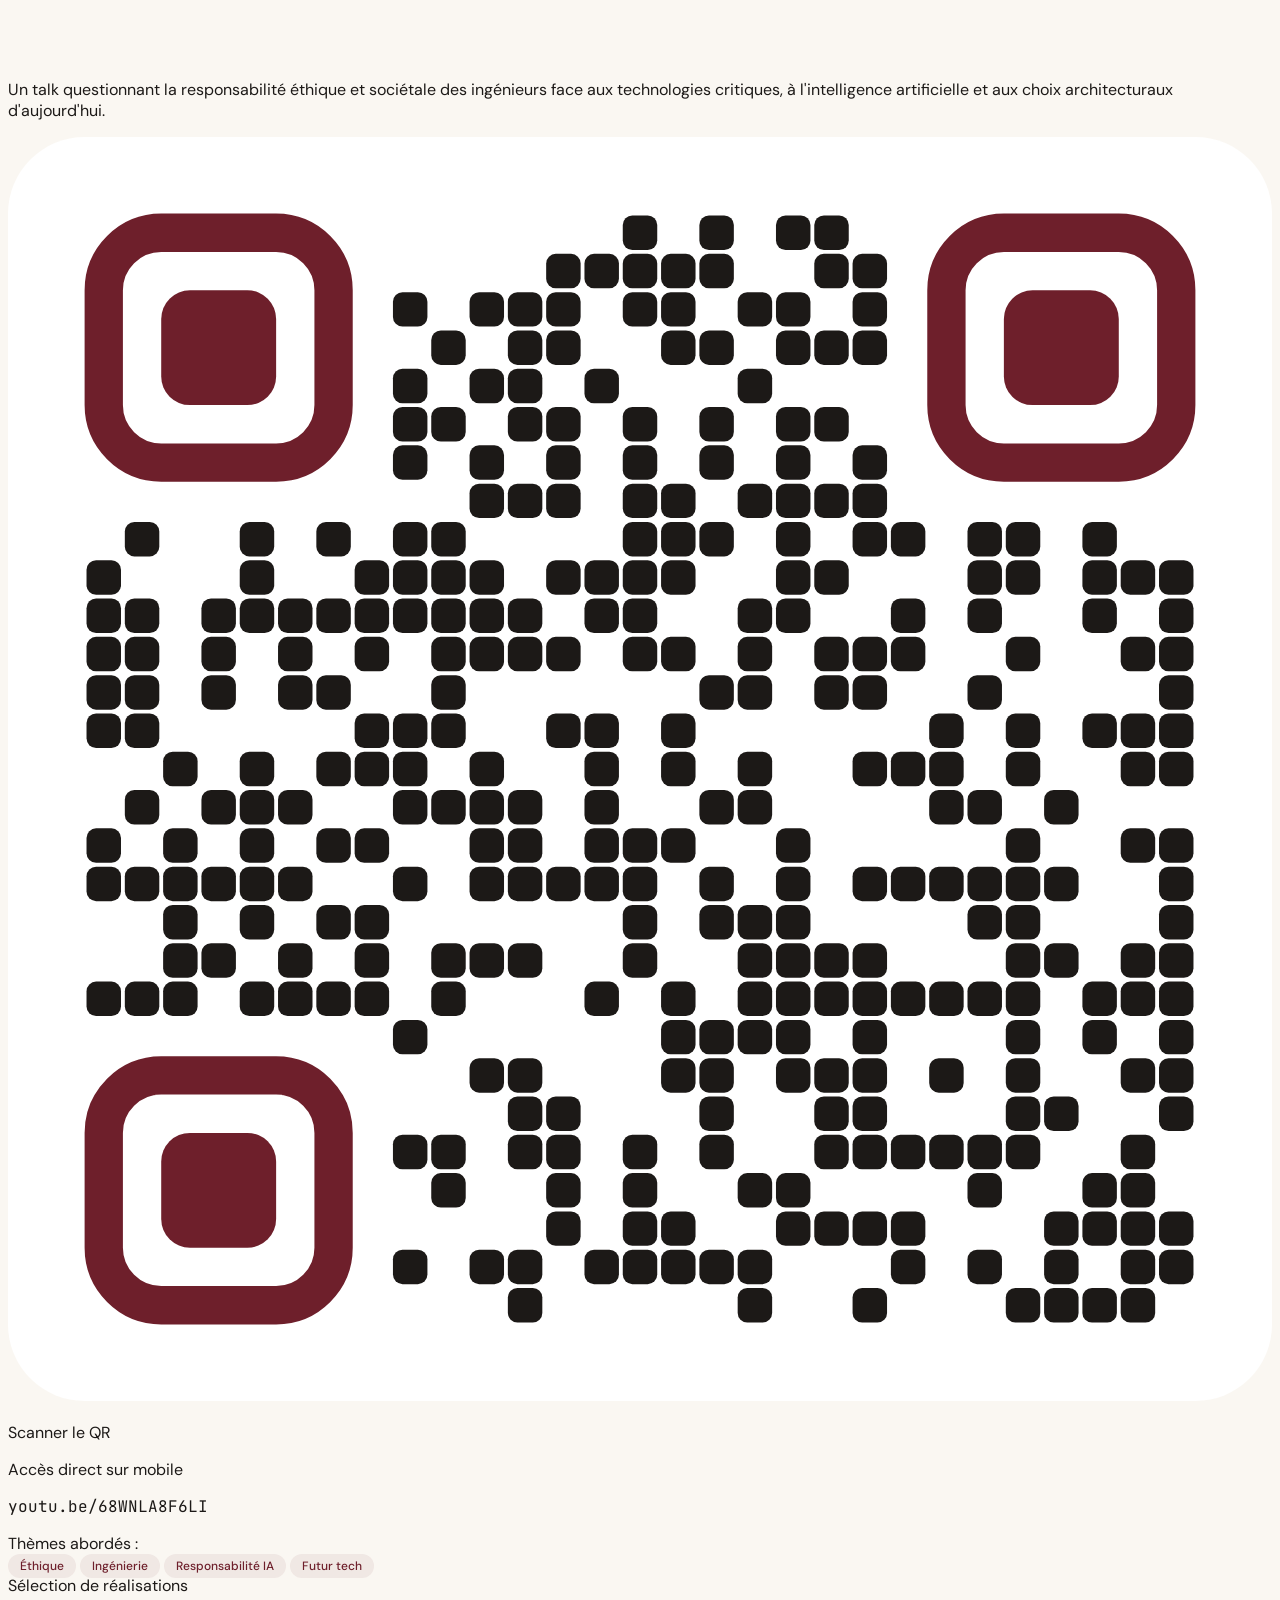
==== commit 468ce698: "add missing modifications" ====
--- a/contact.html
+++ b/contact.html
@@ -1,81 +1,58 @@
-<!DOCTYPE html>
-<html lang="en">
-<head>
-    <meta charset="UTF-8">
-    <meta name="viewport" content="width=device-width, initial-scale=1.0">
-    <title>Contact - [Amaëlle DIOP]</title>
-    <link rel="stylesheet" href="css/style.css">
-    <link rel="preconnect" href="https://fonts.googleapis.com">
-    <link rel="preconnect" href="https://fonts.gstatic.com" crossorigin>
-    <link href="https://fonts.googleapis.com/css2?family=Poppins:wght@300;400;600;700&display=swap" rel="stylesheet">
-</head>
-<body>
-
-    <header class="navbar">
-        <div class="container">
-            <a href="index.html" class="logo">
-                <img src="CV/profile.png" alt="Amaëlle DIOP" class="profile-pic">
-                <span>[Amaëlle DIOP]</span>
-            </a>
-            <nav>
-                <ul>
-                    <li><a href="index.html">Home</a></li>
-                    <li><a href="projects.html">Projects</a></li>
-                   <li class="dropdown">
-                        <a href="#" class="dropdown-toggle">CV <span class="dropdown-arrow">▼</span></a>
-                        <ul class="dropdown-menu cv-vertical">
-                            <li class="language-header">🇫🇷 French</li>
-                            <li><a href="CV/fr-cv-single-page.html" target="_blank">Short Version</a></li>
-                            <li><a href="CV/fr-cv-index.html" target="_blank">Full Version</a></li>
-                            <li class="language-header">🇺🇸 English</li>
-                            <li><a href="CV/cv_index_en.html" target="_blank">Full Version</a></li>
-                        </ul>
-                    </li>
-                    <li><a href="contact.html" class="active">Contact</a></li>
-                </ul>
-            </nav>
-        </div>
-    </header>
-
-    <main>
-        <section id="contact" class="container">
-            <h1 class="section-title fade-in">Get In Touch</h1>
-            <p class="contact-intro fade-in">I'm currently open to new opportunities. Feel free to send me a message!</p>
-            
-            <div id="success-message" class="success-message" style="display: none;">
-                <p>✅ Thank you! Your message has been sent successfully. I'll get back to you soon!</p>
-            </div>
-            
-            <form action="https://formspree.io/f/xovkkavp" method="POST" class="contact-form fade-in">
-                <div class="form-group">
-                    <label for="name">Your Name</label>
-                    <input type="text" id="name" name="name" required>
-                </div>
-                <div class="form-group">
-                    <label for="email">Your Email</label>
-                    <input type="email" id="email" name="_replyto" required>
-                </div>
-                <div class="form-group">
-                    <label for="subject">Subject</label>
-                    <input type="text" id="subject" name="subject" required>
-                </div>
-                <div class="form-group">
-                    <label for="message">Message</label>
-                    <textarea id="message" name="message" rows="6" required></textarea>
-                </div>
-                <input type="hidden" name="_subject" value="New contact form submission">
-                <input type="hidden" name="_next" value="https://thatgirlam.github.io/contact.html?success=1">
-                <button type="submit" class="btn">Send Message</button>
-            </form>
-        </section>
-    </main>
-
-    <footer>
-        <div class="container">
-            <p>&copy; 2024 [Amaëlle DIOP]. All Rights Reserved.</p>
-        </div>
-    </footer>
-
-    <script src="js/script.js"></script>
-</body>
-</html>+<!DOCTYPE html>
+<html lang="fr" class="scroll-smooth">
+<head>
+  <meta charset="UTF-8">
+  <meta name="viewport" content="width=device-width, initial-scale=1.0">
+  <title>Contact · [Amaëlle DIOP] · Software Engineer</title>
+  <meta http-equiv="refresh" content="0; url=index.html#contact">
+  <link rel="canonical" href="index.html#contact">
+
+  <!-- Tailwind CSS via CDN -->
+  <script src="https://cdn.jsdelivr.net/npm/@tailwindcss/browser@4"></script>
+
+  <!-- Google Fonts: Fraunces (serif) + DM Sans (body) -->
+  <link rel="preconnect" href="https://fonts.googleapis.com">
+  <link rel="preconnect" href="https://fonts.gstatic.com" crossorigin>
+  <link href="https://fonts.googleapis.com/css2?family=DM+Sans:ital,opsz,wght@0,9..40,300;0,9..40,400;0,9..40,500;0,9..40,600;0,9..40,700;1,9..40,400&family=Fraunces:ital,opsz,wght,SOFT@0,9..144,300..700,50..100;1,9..144,300..700,50..100&display=swap" rel="stylesheet">
+
+  <style>
+    :root {
+      --bg: #FAF7F2;
+      --bordeaux: #6E1F2B;
+      --bordeaux-dark: #52151F;
+      --bordeaux-light: #F4EBEA;
+      --text: #242220;
+      --muted: #6B665E;
+      --border: #E8E2D8;
+      --serif: 'Fraunces', Georgia, serif;
+      --sans: 'DM Sans', -apple-system, sans-serif;
+    }
+    body {
+      background-color: var(--bg);
+      color: var(--text);
+      font-family: var(--sans);
+    }
+    .serif { font-family: var(--serif); }
+  </style>
+</head>
+<body class="min-h-screen flex items-center justify-center p-6 text-center">
+
+  <div class="max-w-md bg-white border border-[var(--border)] rounded-3xl p-8 shadow-xl">
+    <div class="w-16 h-16 mx-auto rounded-full overflow-hidden border-2 border-[var(--bordeaux)] mb-4 shadow-sm">
+      <img src="images/picture-self.jpeg" alt="Amaëlle Diop" class="w-full h-full object-cover">
+    </div>
+    <h1 class="serif text-2xl font-semibold text-[var(--text)] mb-2">Prendre Contact</h1>
+    <p class="text-sm text-[var(--muted)] mb-6">
+      Redirection automatique vers la section Contact du portfolio...
+    </p>
+    <a href="index.html#contact" class="inline-flex items-center gap-2 px-6 py-3 rounded-full bg-[var(--bordeaux)] text-white text-sm font-medium hover:bg-[var(--bordeaux-dark)] transition shadow-md">
+      <span>Accéder au formulaire de contact</span>
+      <span>→</span>
+    </a>
+  </div>
+
+  <script>
+    window.location.replace("index.html#contact");
+  </script>
+</body>
+</html>
